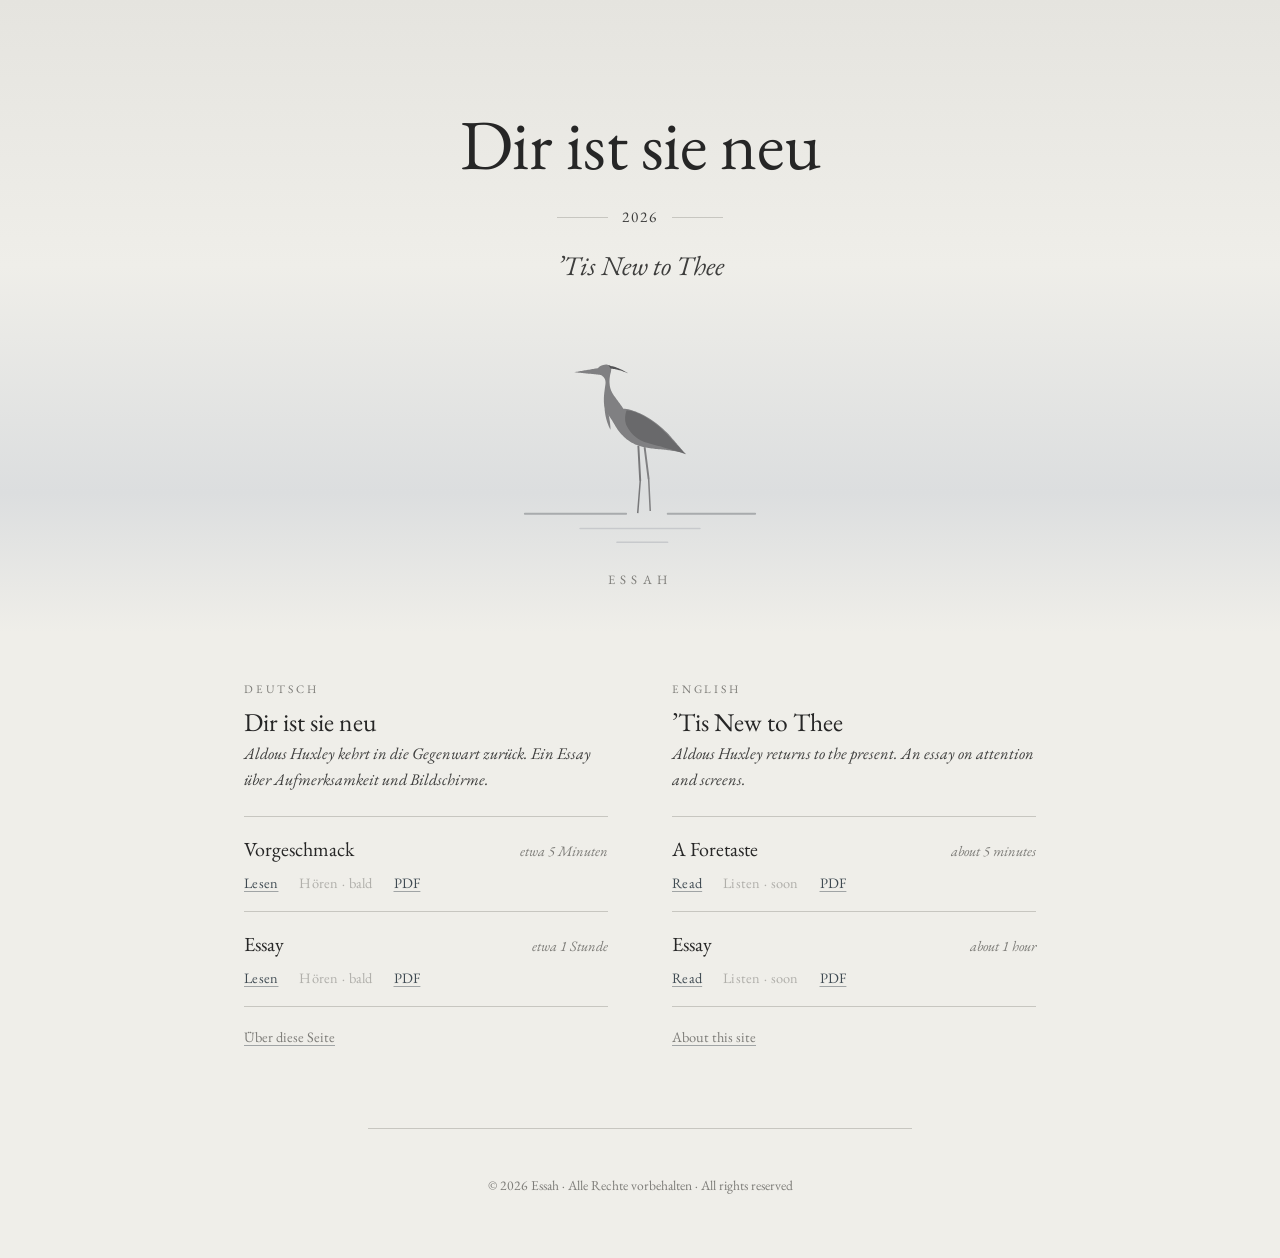
==== index.html @ 90effe49 "Erste Veröffentlichung" ====
<!doctype html>
<html lang="de">
<head>
<meta charset="utf-8">
<meta name="viewport" content="width=device-width, initial-scale=1">
<title>Dir ist sie neu · ’Tis New to Thee</title>
<meta name="description" content="Aldous Huxley kehrt in die Gegenwart zurück. Ein Essay über Aufmerksamkeit und Bildschirme, auf Deutsch und Englisch. / Huxley returns: an essay on attention, in German and English.">
<meta name="author" content="Essah">
<meta name="tdm-reservation" content="1">
<meta name="color-scheme" content="light dark">
<link rel="canonical" href="https://essah101.github.io/huxley-is-back/">
<meta property="og:type" content="website">
<meta property="og:title" content="Dir ist sie neu · ’Tis New to Thee">
<meta property="og:description" content="Aldous Huxley kehrt in die Gegenwart zurück. Ein Essay über Aufmerksamkeit und Bildschirme, auf Deutsch und Englisch. / Huxley returns: an essay on attention, in German and English.">
<meta property="og:url" content="https://essah101.github.io/huxley-is-back/">
<meta property="og:image" content="https://essah101.github.io/huxley-is-back/assets/img/og.jpg">
<meta property="og:image:width" content="1200">
<meta property="og:image:height" content="630">
<meta name="twitter:card" content="summary_large_image">
<link rel="icon" href="assets/img/favicon.svg" type="image/svg+xml">
<link rel="preload" href="assets/fonts/eb-garamond-latin-400-normal.woff2" as="font" type="font/woff2" crossorigin>
<link rel="stylesheet" href="assets/css/style.css">
</head>
<body class="page-home">
<a class="skip" href="#inhalt">Zum Text springen</a>
<main id="inhalt" class="home">
<header class="hero">
  <h1><span lang="de">Dir ist sie neu</span></h1>
  <p class="hero-year"><span>2026</span></p>
  <p class="hero-en" lang="en">’Tis New to Thee</p>
  <svg class="heron-hero" aria-hidden="true" focusable="false" xmlns="http://www.w3.org/2000/svg" viewBox="0 0 52.00 40.56" width="208" height="162"><path d="M27.21 18.88L28.09 25.85L28.05 25.87L28.39 32.74L28.06 32.75L27.72 25.88L27.67 25.90L26.79 18.93ZZ" fill="#808082"/><path d="M25.85 18.56L26.26 26.21L26.21 26.23L25.67 33.23L25.34 33.21L25.89 26.20L25.84 26.23L25.43 18.58ZZ" fill="#78787a"/><path d="M11.70 2.65L11.92 2.61L12.15 2.57L12.38 2.53L12.61 2.49L12.85 2.45L13.08 2.41L13.32 2.37L13.56 2.33L13.79 2.29L14.03 2.25L14.27 2.21L14.50 2.17L14.74 2.13L14.97 2.09L15.20 2.05L15.42 2.01L15.64 1.98L15.86 1.94L16.07 1.90L16.28 1.87L16.48 1.83L16.68 1.80L16.87 1.77L16.93 1.70L17.00 1.62L17.08 1.56L17.16 1.49L17.25 1.43L17.34 1.37L17.43 1.31L17.53 1.26L17.64 1.21L17.74 1.17L17.85 1.13L17.96 1.10L18.07 1.07L18.19 1.04L18.30 1.02L18.42 1.01L18.54 1.00L18.66 1.00L18.78 1.00L18.90 1.02L19.01 1.03L19.13 1.06L19.25 1.09L19.31 1.12L19.36 1.16L19.42 1.20L19.47 1.25L19.51 1.30L19.55 1.35L19.59 1.40L19.62 1.46L19.65 1.53L19.68 1.59L19.70 1.66L19.72 1.73L19.73 1.81L19.74 1.89L19.75 1.97L19.75 2.05L19.75 2.13L19.74 2.22L19.73 2.31L19.72 2.40L19.70 2.50L19.68 2.59L19.66 2.69L19.61 2.85L19.57 3.03L19.53 3.20L19.50 3.38L19.47 3.56L19.44 3.75L19.42 3.94L19.40 4.13L19.39 4.32L19.38 4.52L19.38 4.71L19.39 4.91L19.40 5.11L19.42 5.31L19.44 5.51L19.47 5.70L19.51 5.90L19.56 6.10L19.61 6.29L19.68 6.48L19.75 6.67L19.84 6.86L19.93 7.04L20.03 7.21L20.13 7.37L20.23 7.53L20.33 7.69L20.44 7.85L20.55 8.00L20.66 8.16L20.77 8.31L20.88 8.46L20.99 8.61L21.10 8.76L21.21 8.91L21.32 9.06L21.43 9.20L21.54 9.35L21.65 9.50L21.76 9.65L21.86 9.80L21.97 9.95L22.07 10.11L22.18 10.26L22.28 10.42L22.38 10.58L22.72 10.60L23.08 10.64L23.46 10.71L23.85 10.80L24.25 10.91L24.66 11.04L25.08 11.19L25.52 11.37L25.96 11.56L26.40 11.77L26.85 12.01L27.31 12.26L27.77 12.53L28.23 12.82L28.69 13.13L29.15 13.45L29.61 13.80L30.07 14.16L30.52 14.53L30.97 14.92L31.41 15.33L31.84 15.75L32.27 16.19L32.43 16.36L32.58 16.54L32.74 16.72L32.89 16.90L33.04 17.07L33.20 17.25L33.35 17.43L33.50 17.60L33.66 17.78L33.81 17.96L33.96 18.13L34.11 18.31L34.26 18.49L34.40 18.66L34.55 18.84L34.70 19.01L34.84 19.19L34.98 19.36L35.12 19.54L35.26 19.71L35.40 19.89L35.54 20.06L35.67 20.23L35.43 20.17L35.18 20.11L34.93 20.06L34.68 20.00L34.43 19.95L34.17 19.90L33.92 19.85L33.66 19.81L33.41 19.76L33.15 19.72L32.89 19.68L32.63 19.64L32.37 19.60L32.10 19.57L31.84 19.53L31.58 19.50L31.31 19.47L31.05 19.44L30.78 19.41L30.52 19.39L30.25 19.36L29.99 19.34L29.72 19.31L29.41 19.29L29.10 19.26L28.80 19.23L28.50 19.20L28.20 19.16L27.90 19.11L27.60 19.06L27.31 19.01L27.02 18.95L26.74 18.88L26.46 18.81L26.18 18.74L25.91 18.65L25.64 18.56L25.37 18.47L25.11 18.37L24.86 18.26L24.61 18.14L24.36 18.02L24.12 17.89L23.88 17.75L23.65 17.60L23.43 17.44L23.25 17.31L23.08 17.17L22.92 17.03L22.75 16.89L22.59 16.75L22.44 16.60L22.29 16.45L22.14 16.30L22.00 16.14L21.86 15.99L21.72 15.83L21.59 15.67L21.46 15.51L21.33 15.34L21.21 15.17L21.09 15.00L20.97 14.83L20.86 14.66L20.75 14.49L20.64 14.31L20.54 14.13L20.43 13.95L20.34 13.77L20.24 13.60L20.13 13.43L20.03 13.26L19.92 13.10L19.81 12.93L19.70 12.76L19.59 12.60L19.48 12.44L19.37 12.27L19.26 12.11L19.16 11.94L19.05 11.77L18.95 11.60L18.85 11.43L18.76 11.26L18.67 11.08L18.59 10.91L18.51 10.72L18.44 10.54L18.37 10.35L18.32 10.16L18.27 9.96L18.23 9.76L18.20 9.58L18.19 9.39L18.17 9.20L18.16 9.01L18.16 8.81L18.16 8.62L18.16 8.42L18.16 8.22L18.17 8.02L18.19 7.82L18.20 7.62L18.22 7.42L18.24 7.21L18.26 7.01L18.29 6.81L18.31 6.61L18.34 6.41L18.36 6.22L18.39 6.02L18.42 5.83L18.45 5.64L18.47 5.46L18.50 5.27L18.51 5.14L18.52 5.01L18.52 4.88L18.52 4.76L18.50 4.64L18.49 4.52L18.46 4.41L18.43 4.30L18.39 4.19L18.35 4.09L18.30 3.99L18.24 3.90L18.18 3.81L18.11 3.72L18.04 3.64L17.96 3.57L17.88 3.50L17.79 3.43L17.70 3.37L17.60 3.32L17.50 3.27L17.39 3.23L17.28 3.20L17.04 3.18L16.79 3.15L16.55 3.13L16.30 3.11L16.06 3.08L15.81 3.06L15.56 3.04L15.31 3.01L15.06 2.99L14.81 2.96L14.56 2.94L14.31 2.91L14.07 2.89L13.82 2.87L13.57 2.84L13.33 2.82L13.09 2.79L12.85 2.77L12.61 2.75L12.38 2.72L12.15 2.70L11.92 2.68L11.70 2.65ZZ" fill="#808082"/><path d="M23.09 10.92L23.43 10.95L23.78 11.01L24.14 11.09L24.50 11.19L24.88 11.31L25.26 11.45L25.66 11.61L26.05 11.79L26.45 11.98L26.86 12.20L27.27 12.43L27.68 12.67L28.10 12.94L28.51 13.22L28.93 13.52L29.34 13.83L29.76 14.16L30.17 14.50L30.58 14.86L30.98 15.23L31.38 15.62L31.78 16.01L32.17 16.42L32.32 16.59L32.47 16.76L32.63 16.93L32.78 17.10L32.94 17.28L33.10 17.45L33.26 17.62L33.42 17.79L33.58 17.97L33.75 18.14L33.91 18.32L34.08 18.49L34.25 18.67L34.41 18.84L34.58 19.02L34.76 19.20L34.93 19.37L35.10 19.55L35.27 19.73L35.45 19.90L35.62 20.08L35.80 20.26L35.98 20.44L35.64 20.32L35.30 20.21L34.95 20.09L34.59 19.98L34.23 19.86L33.85 19.75L33.48 19.63L33.10 19.52L32.71 19.41L32.32 19.29L31.93 19.18L31.54 19.07L31.14 18.96L30.75 18.85L30.36 18.74L29.97 18.64L29.58 18.53L29.19 18.43L28.81 18.32L28.44 18.22L28.06 18.12L27.70 18.02L27.34 17.92L27.08 17.84L26.82 17.74L26.57 17.64L26.33 17.52L26.09 17.40L25.86 17.27L25.63 17.13L25.41 16.99L25.20 16.83L25.00 16.67L24.80 16.50L24.61 16.33L24.43 16.15L24.25 15.96L24.08 15.76L23.92 15.57L23.76 15.36L23.62 15.15L23.47 14.94L23.34 14.72L23.22 14.50L23.10 14.27L22.99 14.04L22.95 13.92L22.91 13.79L22.88 13.66L22.85 13.53L22.82 13.39L22.80 13.25L22.79 13.11L22.78 12.98L22.77 12.83L22.77 12.69L22.77 12.55L22.77 12.41L22.78 12.27L22.80 12.13L22.82 11.99L22.84 11.85L22.86 11.71L22.89 11.57L22.92 11.43L22.96 11.30L23.00 11.17L23.04 11.04L23.09 10.92ZZ" fill="#69696b"/><path d="M18.30 9.73L18.30 9.97L18.31 10.21L18.32 10.46L18.33 10.70L18.35 10.94L18.38 11.19L18.41 11.43L18.45 11.67L18.49 11.91L18.53 12.15L18.58 12.39L18.64 12.62L18.70 12.86L18.76 13.10L18.84 13.33L18.91 13.56L18.99 13.79L19.08 14.02L19.17 14.25L19.27 14.47L19.37 14.69L19.48 14.91L19.59 15.13L19.59 14.98L19.59 14.81L19.59 14.64L19.58 14.47L19.56 14.28L19.54 14.09L19.52 13.89L19.50 13.69L19.47 13.48L19.44 13.26L19.40 13.04L19.37 12.82L19.33 12.59L19.29 12.35L19.25 12.11L19.21 11.87L19.18 11.62L19.14 11.37L19.10 11.11L19.07 10.85L19.03 10.59L19.00 10.33L18.98 10.07ZZ" fill="#808082"/><path d="M19.18 1.19L19.36 1.22L19.53 1.25L19.71 1.29L19.89 1.33L20.07 1.37L20.25 1.42L20.43 1.47L20.61 1.53L20.79 1.59L20.97 1.66L21.15 1.73L21.33 1.80L21.52 1.88L21.70 1.96L21.89 2.04L22.08 2.13L22.26 2.23L22.45 2.33L22.65 2.43L22.84 2.54L23.03 2.65L23.23 2.77L23.43 2.89L23.24 2.81L23.05 2.74L22.87 2.67L22.68 2.60L22.50 2.53L22.32 2.47L22.15 2.41L21.97 2.35L21.80 2.30L21.63 2.25L21.46 2.20L21.30 2.16L21.13 2.12L20.97 2.08L20.81 2.04L20.66 2.01L20.51 1.98L20.36 1.96L20.21 1.93L20.07 1.91L19.93 1.90L19.79 1.88L19.66 1.87ZZ" fill="#525254"/><path d="M1.00 33.36L23.00 33.36" fill="none" stroke="#a8abad" stroke-width="0.4" stroke-linecap="round"/><path d="M32.00 33.36L51.00 33.36" fill="none" stroke="#a8abad" stroke-width="0.4" stroke-linecap="round"/><path d="M13.00 36.56L39.00 36.56" fill="none" stroke="#c7c9cc" stroke-width="0.35" stroke-linecap="round"/><path d="M21.00 39.56L32.00 39.56" fill="none" stroke="#c7c9cc" stroke-width="0.35" stroke-linecap="round"/></svg>
  <p class="hero-author">Essah</p>
</header>
<div class="langs">
  <section class="lang-col" lang="de" aria-labelledby="h-de">
    <h2 id="h-de" class="kicker">Deutsch</h2>
    <p class="lang-title">Dir ist sie neu</p>
    <p class="lang-intro">Aldous Huxley kehrt in die Gegenwart zurück. Ein Essay über Aufmerksamkeit und Bildschirme.</p>
    <ul class="choices">
    <li class="choice">
      <a class="choice-main" href="de/vorgeschmack.html"><span class="choice-name">Vorgeschmack</span><span class="choice-dur">etwa 5 Minuten</span></a>
      <span class="choice-links"><a href="de/vorgeschmack.html">Lesen</a><span class="is-disabled" aria-disabled="true" title="Hörfassung in Vorbereitung">Hören · bald</span><a href="assets/pdf/Dir-ist-sie-neu_Vorgeschmack_Essah.pdf" download>PDF</a></span>
    </li>
    <li class="choice">
      <a class="choice-main" href="de/essay.html"><span class="choice-name">Essay</span><span class="choice-dur">etwa 1 Stunde</span></a>
      <span class="choice-links"><a href="de/essay.html">Lesen</a><span class="is-disabled" aria-disabled="true" title="Hörfassung in Vorbereitung">Hören · bald</span><a href="assets/pdf/Dir-ist-sie-neu_Essah.pdf" download>PDF</a></span>
    </li>
    </ul>
    <p class="lang-about"><a href="de/ueber.html">Über diese Seite</a></p>
  </section>
  <section class="lang-col" lang="en" aria-labelledby="h-en">
    <h2 id="h-en" class="kicker">English</h2>
    <p class="lang-title">’Tis New to Thee</p>
    <p class="lang-intro">Aldous Huxley returns to the present. An essay on attention and screens.</p>
    <ul class="choices">
    <li class="choice">
      <a class="choice-main" href="en/foretaste.html"><span class="choice-name">A Foretaste</span><span class="choice-dur">about 5 minutes</span></a>
      <span class="choice-links"><a href="en/foretaste.html">Read</a><span class="is-disabled" aria-disabled="true" title="Audio version in preparation">Listen · soon</span><a href="assets/pdf/Tis-New-to-Thee_A-Foretaste_Essah.pdf" download>PDF</a></span>
    </li>
    <li class="choice">
      <a class="choice-main" href="en/essay.html"><span class="choice-name">Essay</span><span class="choice-dur">about 1 hour</span></a>
      <span class="choice-links"><a href="en/essay.html">Read</a><span class="is-disabled" aria-disabled="true" title="Audio version in preparation">Listen · soon</span><a href="assets/pdf/Tis-New-to-Thee_Essah.pdf" download>PDF</a></span>
    </li>
    </ul>
    <p class="lang-about"><a href="en/about.html">About this site</a></p>
  </section>
</div>
</main>
<footer class="site-footer">
  <p>© 2026 Essah · Alle Rechte vorbehalten · <span lang="en">All rights reserved</span></p>
</footer>
</body>
</html>
---- assets/css/style.css ----
/* Dir ist sie neu · ’Tis New to Thee — Essah 2026 */

@font-face {
  font-family: "EB Garamond";
  src: url("../fonts/eb-garamond-latin-400-normal.woff2") format("woff2");
  font-weight: 400; font-style: normal; font-display: swap;
}
@font-face {
  font-family: "EB Garamond";
  src: url("../fonts/eb-garamond-latin-400-italic.woff2") format("woff2");
  font-weight: 400; font-style: italic; font-display: swap;
}

:root {
  --bg: #efeee9;
  --mist-top: #e5e4df;
  --mist-low: #dcdedf;
  --ink: #262626;
  --ink-soft: #3d3d3c;
  --muted: #7d7c78;
  --rule: #c7c6c0;
  --link: #3f4a52;
  --btn-bg: rgba(255, 255, 255, .45);
  --measure: 34rem;
  --serif: "EB Garamond", "Garamond", "Iowan Old Style", "Palatino Linotype", Georgia, serif;
}

@media (prefers-color-scheme: dark) {
  :root {
    --bg: #1b1c1e;
    --mist-top: #222326;
    --mist-low: #191a1c;
    --ink: #e2e0da;
    --ink-soft: #cfccc5;
    --muted: #9a9892;
    --rule: #3c3d40;
    --link: #b9c3ca;
    --btn-bg: rgba(255, 255, 255, .04);
  }
  .heron-mast, .heron-hero, .heron-end, .brand-heron { filter: invert(.8); }
}

*, *::before, *::after { box-sizing: border-box; }

html { -webkit-text-size-adjust: 100%; text-size-adjust: 100%; scroll-behavior: smooth; }
@media (prefers-reduced-motion: reduce) { html { scroll-behavior: auto; } }

body {
  margin: 0;
  background: var(--bg);
  color: var(--ink);
  font-family: var(--serif);
  font-size: clamp(1.125rem, 1.02rem + .45vw, 1.3rem);
  line-height: 1.62;
  font-feature-settings: "kern", "liga", "onum";
  text-rendering: optimizeLegibility;
  -webkit-font-smoothing: antialiased;
}

a { color: var(--link); text-decoration-thickness: .06em; text-underline-offset: .18em; text-decoration-color: color-mix(in srgb, var(--link) 45%, transparent); }
a:hover { text-decoration-color: currentColor; }
a:focus-visible, .btn:focus-visible { outline: 2px solid var(--link); outline-offset: 3px; border-radius: 2px; }

.skip { position: absolute; left: -999px; top: 0; }
.skip:focus { left: 1rem; top: 1rem; background: var(--bg); padding: .4rem .8rem; z-index: 10; }

/* ---------- Kopf- und Fußzeile ---------- */
.topbar {
  display: flex; justify-content: space-between; align-items: center; gap: 1rem;
  max-width: 60rem; margin: 0 auto; padding: 1rem 1.25rem;
  font-size: .9rem; letter-spacing: .02em;
}
.topbar a { color: var(--muted); text-decoration: none; }
.topbar a:hover { color: var(--ink); }
.topbar nav { display: flex; gap: 1.25rem; flex-wrap: wrap; justify-content: flex-end; }
.brand { display: inline-flex; align-items: center; gap: .5rem; letter-spacing: .28em; text-transform: uppercase; font-size: .8rem; }
.brand-heron { width: 1.9rem; height: auto; }

.site-footer {
  max-width: var(--measure); margin: 5rem auto 0; padding: 2rem 1.25rem 3rem;
  border-top: 1px solid var(--rule);
  text-align: center; color: var(--muted); font-size: .85rem; line-height: 1.6;
}
.site-footer a { color: var(--muted); }
.foot-links { margin-top: .6rem; }

.kicker {
  margin: 0; color: var(--muted);
  font-size: .72rem; font-weight: 400; letter-spacing: .24em; text-transform: uppercase;
}

/* ---------- Startseite ---------- */
.hero {
  text-align: center;
  padding: clamp(3.5rem, 12vh, 7rem) 1.25rem 0;
  background: linear-gradient(to bottom, var(--mist-top) 0%, var(--bg) 42%, var(--mist-low) 78%, var(--bg) 100%);
  overflow: hidden;
}
.hero h1 {
  margin: 0; font-weight: 400; letter-spacing: -.005em;
  font-size: clamp(2.6rem, 1.6rem + 5vw, 4.4rem); line-height: 1.05;
}
.hero-year { margin: 1.2rem 0 .9rem; color: var(--ink-soft); font-size: .95rem; letter-spacing: .12em; }
.hero-year span { display: inline-flex; align-items: center; gap: .9rem; }
.hero-year span::before, .hero-year span::after { content: ""; width: 3.2rem; height: 1px; background: var(--rule); }
.hero-en { margin: 0; font-style: italic; color: var(--ink-soft); font-size: clamp(1.25rem, 1.1rem + 1vw, 1.7rem); }
.heron-hero { display: block; width: min(15rem, 58vw); height: auto; margin: clamp(2.5rem, 8vh, 4.5rem) auto 0; }
.hero-author { margin: 1.4rem 0 0; padding-bottom: 2.6rem; font-size: .8rem; letter-spacing: .4em; text-transform: uppercase; color: var(--muted); }

.langs {
  display: grid; grid-template-columns: repeat(auto-fit, minmax(17rem, 1fr));
  gap: 3rem 4rem; max-width: 52rem; margin: 3rem auto 0; padding: 0 1.25rem;
}
.lang-title { margin: .5rem 0 .2rem; font-size: 1.6rem; line-height: 1.2; }
.lang-intro { margin: 0 0 1.4rem; color: var(--ink-soft); font-style: italic; font-size: 1.02rem; }
.choices { list-style: none; margin: 0; padding: 0; border-top: 1px solid var(--rule); }
.choice { padding: 1rem 0 1.05rem; border-bottom: 1px solid var(--rule); }
.choice-main { display: flex; justify-content: space-between; align-items: baseline; gap: 1rem; text-decoration: none; color: var(--ink); }
.choice-name { font-size: 1.25rem; }
.choice-main:hover .choice-name { text-decoration: underline; text-decoration-thickness: .06em; text-underline-offset: .18em; }
.choice-dur { color: var(--muted); font-size: .9rem; font-style: italic; white-space: nowrap; }
.choice-links { display: flex; gap: 1.3rem; margin-top: .35rem; font-size: .9rem; letter-spacing: .02em; }
.choice-links .is-disabled { color: var(--muted); opacity: .55; cursor: not-allowed; }
.lang-about { margin: 1.1rem 0 0; font-size: .9rem; }
.lang-about a { color: var(--muted); }

/* ---------- Lesen ---------- */
.reading { padding: 0 1.25rem; }
.reading article { max-width: var(--measure); margin: 0 auto; }

.masthead { text-align: center; padding: clamp(2.5rem, 9vh, 5rem) 0 1rem; }
.masthead h1 { margin: 1.1rem 0 .5rem; font-weight: 400; font-size: clamp(2.3rem, 1.5rem + 4vw, 3.6rem); line-height: 1.08; }
.subtitle { margin: 0; font-style: italic; color: var(--ink-soft); font-size: 1.08rem; text-wrap: balance; }
.lead { margin: 1.6rem auto 0; max-width: 26rem; color: var(--muted); font-size: 1rem; }
.heron-mast { display: block; width: 7.5rem; height: auto; margin: 2.2rem auto 1.6rem; }

.actions { display: flex; justify-content: center; flex-wrap: wrap; gap: .7rem; margin: 0 0 1rem; }
.btn {
  display: inline-block; padding: .55rem 1.1rem;
  border: 1px solid var(--rule); border-radius: 999px; background: var(--btn-bg);
  color: var(--ink); text-decoration: none; font-size: .95rem; line-height: 1.3;
}
.btn small { color: var(--muted); font-size: .85em; }
.btn:hover { border-color: var(--muted); }
.btn-disabled { color: var(--muted); opacity: .6; cursor: not-allowed; border-style: dashed; }
.btn-disabled:hover { border-color: var(--rule); }
.btn-primary { border-color: var(--ink-soft); }

.toc { margin: 2.5rem 0 1rem; padding: 1.6rem 0 1.4rem; border-top: 1px solid var(--rule); border-bottom: 1px solid var(--rule); }
.toc .kicker { text-align: center; margin-bottom: 1rem; }
.toc ol { list-style: none; margin: 0; padding: 0; }
.toc li { margin: .3rem 0; }
.toc a { display: grid; grid-template-columns: 5.2rem 1fr; gap: .8rem; text-decoration: none; color: var(--ink); }
.toc a:hover .toc-title { text-decoration: underline; text-decoration-thickness: .06em; text-underline-offset: .18em; }
.toc-label { color: var(--muted); text-align: right; font-variant: small-caps; letter-spacing: .04em; }

.prose { hyphens: auto; -webkit-hyphens: auto; overflow-wrap: break-word; }
.prose p { margin: 0 0 1.05em; }
.prose em { font-style: italic; }

.chapter { padding-top: 1rem; }
.chapter h2 {
  margin: 3.6rem 0 2rem; text-align: center; font-weight: 400;
  font-size: clamp(1.45rem, 1.2rem + 1vw, 1.8rem); line-height: 1.25; hyphens: manual; text-wrap: balance;
}
.chap-label { display: block; margin-bottom: .45rem; color: var(--muted); font-size: .72rem; letter-spacing: .26em; text-transform: uppercase; }
.chap-label.roman { font-size: 1rem; letter-spacing: .14em; }
.chapter + .chapter h2::before {
  content: ""; display: block; width: 3rem; height: 1px; margin: 0 auto 3.4rem; background: var(--rule);
}
.about-huxley p { font-size: .95em; color: var(--ink-soft); }

hr.sep { border: 0; width: 3rem; height: 1px; margin: 2.6rem auto; background: var(--rule); }

.epigraph { margin: 2.4rem 0 1rem; padding: 0 0 0 1.4rem; border-left: 1px solid var(--rule); }
.epigraph p { margin: 0 0 .5rem; font-style: italic; font-size: 1.05em; }
.epigraph footer { color: var(--muted); font-size: .85em; }
.epigraph cite { font-style: italic; }

.endmatter { margin-top: 3rem; text-align: center; }
.heron-end { display: block; width: 4.5rem; height: auto; margin: 0 auto 2rem; }
.note { color: var(--ink-soft); font-style: italic; font-size: .98rem; text-align: left; hyphens: auto; -webkit-hyphens: auto; }
.note.small { color: var(--muted); font-size: .9rem; }
.cta { margin: 1.6rem 0 2.2rem; }
.colophon { margin-top: 2rem; color: var(--muted); font-size: .85rem; letter-spacing: .03em; }
.colophon-small { margin-top: 1.5rem; color: var(--muted); font-size: .85rem; }
.totop { margin-top: 2rem; font-size: .9rem; }
.totop a { color: var(--muted); }

/* ---------- Über diese Seite ---------- */
.about { padding-top: clamp(2rem, 7vh, 4rem); }
.about h1 { font-weight: 400; font-size: clamp(2rem, 1.5rem + 2.4vw, 2.8rem); margin: 0 0 2rem; text-align: center; }
.about h2 { margin: 2.2rem 0 .5rem; font-weight: 400; font-size: .75rem; letter-spacing: .24em; text-transform: uppercase; color: var(--muted); }

/* ---------- 404 ---------- */
.notfound { text-align: center; padding-top: 18vh; }
.notfound h1 { font-weight: 400; }

@media print {
  .topbar, .site-footer, .actions, .toc, .totop, .cta { display: none; }
  body { background: #fff; color: #000; font-size: 11pt; }
}
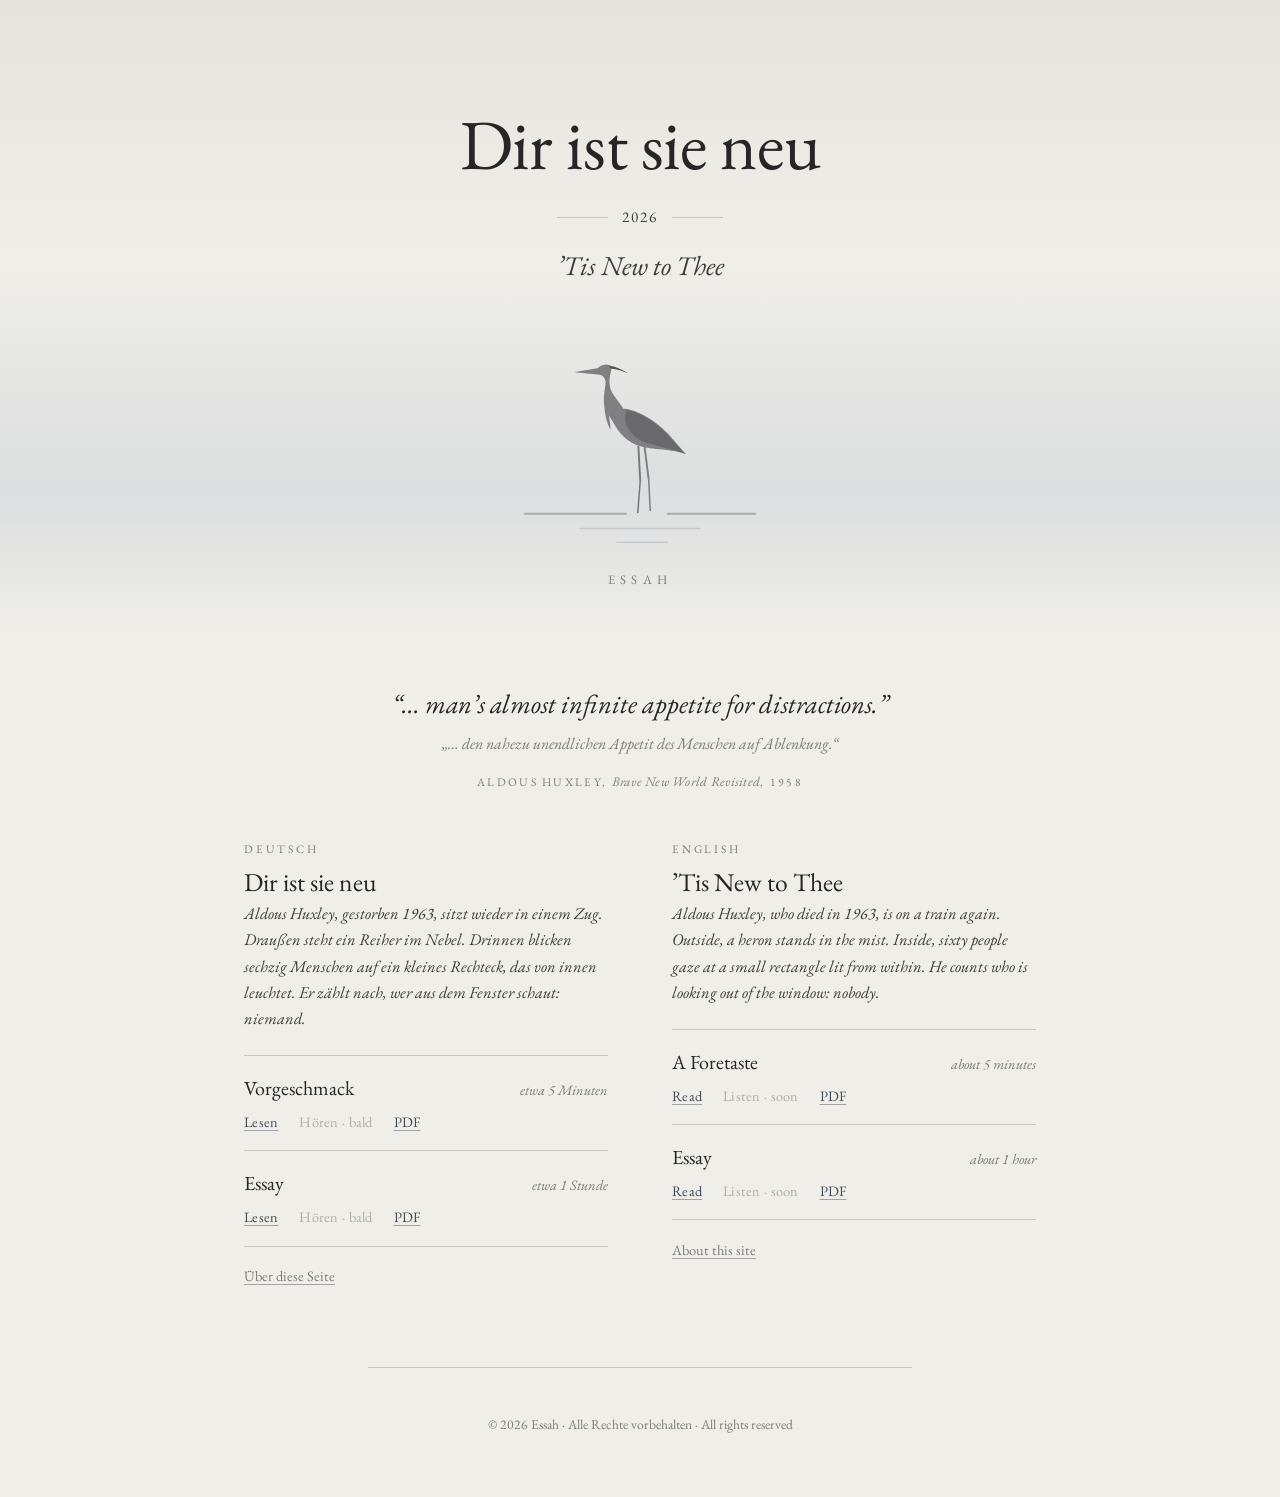
==== commit 55fbe13f: "Texte geschärft, QR-Code in PDFs" ====
--- a/index.html
+++ b/index.html
@@ -4,14 +4,14 @@
 <meta charset="utf-8">
 <meta name="viewport" content="width=device-width, initial-scale=1">
 <title>Dir ist sie neu · ’Tis New to Thee</title>
-<meta name="description" content="Aldous Huxley kehrt in die Gegenwart zurück. Ein Essay über Aufmerksamkeit und Bildschirme, auf Deutsch und Englisch. / Huxley returns: an essay on attention, in German and English.">
+<meta name="description" content="Aldous Huxley kehrt zurück und findet die schöne neue Welt verwirklicht, nur bequemer. Ein Essay von Essah, auf Deutsch und Englisch. / Huxley returns to find his brave new world come true, only more comfortable.">
 <meta name="author" content="Essah">
 <meta name="tdm-reservation" content="1">
 <meta name="color-scheme" content="light dark">
 <link rel="canonical" href="https://essah101.github.io/huxley-is-back/">
 <meta property="og:type" content="website">
 <meta property="og:title" content="Dir ist sie neu · ’Tis New to Thee">
-<meta property="og:description" content="Aldous Huxley kehrt in die Gegenwart zurück. Ein Essay über Aufmerksamkeit und Bildschirme, auf Deutsch und Englisch. / Huxley returns: an essay on attention, in German and English.">
+<meta property="og:description" content="Aldous Huxley kehrt zurück und findet die schöne neue Welt verwirklicht, nur bequemer. Ein Essay von Essah, auf Deutsch und Englisch. / Huxley returns to find his brave new world come true, only more comfortable.">
 <meta property="og:url" content="https://essah101.github.io/huxley-is-back/">
 <meta property="og:image" content="https://essah101.github.io/huxley-is-back/assets/img/og.jpg">
 <meta property="og:image:width" content="1200">
@@ -31,11 +31,18 @@
   <svg class="heron-hero" aria-hidden="true" focusable="false" xmlns="http://www.w3.org/2000/svg" viewBox="0 0 52.00 40.56" width="208" height="162"><path d="M27.21 18.88L28.09 25.85L28.05 25.87L28.39 32.74L28.06 32.75L27.72 25.88L27.67 25.90L26.79 18.93ZZ" fill="#808082"/><path d="M25.85 18.56L26.26 26.21L26.21 26.23L25.67 33.23L25.34 33.21L25.89 26.20L25.84 26.23L25.43 18.58ZZ" fill="#78787a"/><path d="M11.70 2.65L11.92 2.61L12.15 2.57L12.38 2.53L12.61 2.49L12.85 2.45L13.08 2.41L13.32 2.37L13.56 2.33L13.79 2.29L14.03 2.25L14.27 2.21L14.50 2.17L14.74 2.13L14.97 2.09L15.20 2.05L15.42 2.01L15.64 1.98L15.86 1.94L16.07 1.90L16.28 1.87L16.48 1.83L16.68 1.80L16.87 1.77L16.93 1.70L17.00 1.62L17.08 1.56L17.16 1.49L17.25 1.43L17.34 1.37L17.43 1.31L17.53 1.26L17.64 1.21L17.74 1.17L17.85 1.13L17.96 1.10L18.07 1.07L18.19 1.04L18.30 1.02L18.42 1.01L18.54 1.00L18.66 1.00L18.78 1.00L18.90 1.02L19.01 1.03L19.13 1.06L19.25 1.09L19.31 1.12L19.36 1.16L19.42 1.20L19.47 1.25L19.51 1.30L19.55 1.35L19.59 1.40L19.62 1.46L19.65 1.53L19.68 1.59L19.70 1.66L19.72 1.73L19.73 1.81L19.74 1.89L19.75 1.97L19.75 2.05L19.75 2.13L19.74 2.22L19.73 2.31L19.72 2.40L19.70 2.50L19.68 2.59L19.66 2.69L19.61 2.85L19.57 3.03L19.53 3.20L19.50 3.38L19.47 3.56L19.44 3.75L19.42 3.94L19.40 4.13L19.39 4.32L19.38 4.52L19.38 4.71L19.39 4.91L19.40 5.11L19.42 5.31L19.44 5.51L19.47 5.70L19.51 5.90L19.56 6.10L19.61 6.29L19.68 6.48L19.75 6.67L19.84 6.86L19.93 7.04L20.03 7.21L20.13 7.37L20.23 7.53L20.33 7.69L20.44 7.85L20.55 8.00L20.66 8.16L20.77 8.31L20.88 8.46L20.99 8.61L21.10 8.76L21.21 8.91L21.32 9.06L21.43 9.20L21.54 9.35L21.65 9.50L21.76 9.65L21.86 9.80L21.97 9.95L22.07 10.11L22.18 10.26L22.28 10.42L22.38 10.58L22.72 10.60L23.08 10.64L23.46 10.71L23.85 10.80L24.25 10.91L24.66 11.04L25.08 11.19L25.52 11.37L25.96 11.56L26.40 11.77L26.85 12.01L27.31 12.26L27.77 12.53L28.23 12.82L28.69 13.13L29.15 13.45L29.61 13.80L30.07 14.16L30.52 14.53L30.97 14.92L31.41 15.33L31.84 15.75L32.27 16.19L32.43 16.36L32.58 16.54L32.74 16.72L32.89 16.90L33.04 17.07L33.20 17.25L33.35 17.43L33.50 17.60L33.66 17.78L33.81 17.96L33.96 18.13L34.11 18.31L34.26 18.49L34.40 18.66L34.55 18.84L34.70 19.01L34.84 19.19L34.98 19.36L35.12 19.54L35.26 19.71L35.40 19.89L35.54 20.06L35.67 20.23L35.43 20.17L35.18 20.11L34.93 20.06L34.68 20.00L34.43 19.95L34.17 19.90L33.92 19.85L33.66 19.81L33.41 19.76L33.15 19.72L32.89 19.68L32.63 19.64L32.37 19.60L32.10 19.57L31.84 19.53L31.58 19.50L31.31 19.47L31.05 19.44L30.78 19.41L30.52 19.39L30.25 19.36L29.99 19.34L29.72 19.31L29.41 19.29L29.10 19.26L28.80 19.23L28.50 19.20L28.20 19.16L27.90 19.11L27.60 19.06L27.31 19.01L27.02 18.95L26.74 18.88L26.46 18.81L26.18 18.74L25.91 18.65L25.64 18.56L25.37 18.47L25.11 18.37L24.86 18.26L24.61 18.14L24.36 18.02L24.12 17.89L23.88 17.75L23.65 17.60L23.43 17.44L23.25 17.31L23.08 17.17L22.92 17.03L22.75 16.89L22.59 16.75L22.44 16.60L22.29 16.45L22.14 16.30L22.00 16.14L21.86 15.99L21.72 15.83L21.59 15.67L21.46 15.51L21.33 15.34L21.21 15.17L21.09 15.00L20.97 14.83L20.86 14.66L20.75 14.49L20.64 14.31L20.54 14.13L20.43 13.95L20.34 13.77L20.24 13.60L20.13 13.43L20.03 13.26L19.92 13.10L19.81 12.93L19.70 12.76L19.59 12.60L19.48 12.44L19.37 12.27L19.26 12.11L19.16 11.94L19.05 11.77L18.95 11.60L18.85 11.43L18.76 11.26L18.67 11.08L18.59 10.91L18.51 10.72L18.44 10.54L18.37 10.35L18.32 10.16L18.27 9.96L18.23 9.76L18.20 9.58L18.19 9.39L18.17 9.20L18.16 9.01L18.16 8.81L18.16 8.62L18.16 8.42L18.16 8.22L18.17 8.02L18.19 7.82L18.20 7.62L18.22 7.42L18.24 7.21L18.26 7.01L18.29 6.81L18.31 6.61L18.34 6.41L18.36 6.22L18.39 6.02L18.42 5.83L18.45 5.64L18.47 5.46L18.50 5.27L18.51 5.14L18.52 5.01L18.52 4.88L18.52 4.76L18.50 4.64L18.49 4.52L18.46 4.41L18.43 4.30L18.39 4.19L18.35 4.09L18.30 3.99L18.24 3.90L18.18 3.81L18.11 3.72L18.04 3.64L17.96 3.57L17.88 3.50L17.79 3.43L17.70 3.37L17.60 3.32L17.50 3.27L17.39 3.23L17.28 3.20L17.04 3.18L16.79 3.15L16.55 3.13L16.30 3.11L16.06 3.08L15.81 3.06L15.56 3.04L15.31 3.01L15.06 2.99L14.81 2.96L14.56 2.94L14.31 2.91L14.07 2.89L13.82 2.87L13.57 2.84L13.33 2.82L13.09 2.79L12.85 2.77L12.61 2.75L12.38 2.72L12.15 2.70L11.92 2.68L11.70 2.65ZZ" fill="#808082"/><path d="M23.09 10.92L23.43 10.95L23.78 11.01L24.14 11.09L24.50 11.19L24.88 11.31L25.26 11.45L25.66 11.61L26.05 11.79L26.45 11.98L26.86 12.20L27.27 12.43L27.68 12.67L28.10 12.94L28.51 13.22L28.93 13.52L29.34 13.83L29.76 14.16L30.17 14.50L30.58 14.86L30.98 15.23L31.38 15.62L31.78 16.01L32.17 16.42L32.32 16.59L32.47 16.76L32.63 16.93L32.78 17.10L32.94 17.28L33.10 17.45L33.26 17.62L33.42 17.79L33.58 17.97L33.75 18.14L33.91 18.32L34.08 18.49L34.25 18.67L34.41 18.84L34.58 19.02L34.76 19.20L34.93 19.37L35.10 19.55L35.27 19.73L35.45 19.90L35.62 20.08L35.80 20.26L35.98 20.44L35.64 20.32L35.30 20.21L34.95 20.09L34.59 19.98L34.23 19.86L33.85 19.75L33.48 19.63L33.10 19.52L32.71 19.41L32.32 19.29L31.93 19.18L31.54 19.07L31.14 18.96L30.75 18.85L30.36 18.74L29.97 18.64L29.58 18.53L29.19 18.43L28.81 18.32L28.44 18.22L28.06 18.12L27.70 18.02L27.34 17.92L27.08 17.84L26.82 17.74L26.57 17.64L26.33 17.52L26.09 17.40L25.86 17.27L25.63 17.13L25.41 16.99L25.20 16.83L25.00 16.67L24.80 16.50L24.61 16.33L24.43 16.15L24.25 15.96L24.08 15.76L23.92 15.57L23.76 15.36L23.62 15.15L23.47 14.94L23.34 14.72L23.22 14.50L23.10 14.27L22.99 14.04L22.95 13.92L22.91 13.79L22.88 13.66L22.85 13.53L22.82 13.39L22.80 13.25L22.79 13.11L22.78 12.98L22.77 12.83L22.77 12.69L22.77 12.55L22.77 12.41L22.78 12.27L22.80 12.13L22.82 11.99L22.84 11.85L22.86 11.71L22.89 11.57L22.92 11.43L22.96 11.30L23.00 11.17L23.04 11.04L23.09 10.92ZZ" fill="#69696b"/><path d="M18.30 9.73L18.30 9.97L18.31 10.21L18.32 10.46L18.33 10.70L18.35 10.94L18.38 11.19L18.41 11.43L18.45 11.67L18.49 11.91L18.53 12.15L18.58 12.39L18.64 12.62L18.70 12.86L18.76 13.10L18.84 13.33L18.91 13.56L18.99 13.79L19.08 14.02L19.17 14.25L19.27 14.47L19.37 14.69L19.48 14.91L19.59 15.13L19.59 14.98L19.59 14.81L19.59 14.64L19.58 14.47L19.56 14.28L19.54 14.09L19.52 13.89L19.50 13.69L19.47 13.48L19.44 13.26L19.40 13.04L19.37 12.82L19.33 12.59L19.29 12.35L19.25 12.11L19.21 11.87L19.18 11.62L19.14 11.37L19.10 11.11L19.07 10.85L19.03 10.59L19.00 10.33L18.98 10.07ZZ" fill="#808082"/><path d="M19.18 1.19L19.36 1.22L19.53 1.25L19.71 1.29L19.89 1.33L20.07 1.37L20.25 1.42L20.43 1.47L20.61 1.53L20.79 1.59L20.97 1.66L21.15 1.73L21.33 1.80L21.52 1.88L21.70 1.96L21.89 2.04L22.08 2.13L22.26 2.23L22.45 2.33L22.65 2.43L22.84 2.54L23.03 2.65L23.23 2.77L23.43 2.89L23.24 2.81L23.05 2.74L22.87 2.67L22.68 2.60L22.50 2.53L22.32 2.47L22.15 2.41L21.97 2.35L21.80 2.30L21.63 2.25L21.46 2.20L21.30 2.16L21.13 2.12L20.97 2.08L20.81 2.04L20.66 2.01L20.51 1.98L20.36 1.96L20.21 1.93L20.07 1.91L19.93 1.90L19.79 1.88L19.66 1.87ZZ" fill="#525254"/><path d="M1.00 33.36L23.00 33.36" fill="none" stroke="#a8abad" stroke-width="0.4" stroke-linecap="round"/><path d="M32.00 33.36L51.00 33.36" fill="none" stroke="#a8abad" stroke-width="0.4" stroke-linecap="round"/><path d="M13.00 36.56L39.00 36.56" fill="none" stroke="#c7c9cc" stroke-width="0.35" stroke-linecap="round"/><path d="M21.00 39.56L32.00 39.56" fill="none" stroke="#c7c9cc" stroke-width="0.35" stroke-linecap="round"/></svg>
   <p class="hero-author">Essah</p>
 </header>
+<figure class="motto">
+  <blockquote>
+    <p lang="en">“… man’s almost infinite appetite for distractions.”</p>
+    <p class="motto-de" lang="de">„… den nahezu unendlichen Appetit des Menschen auf Ablenkung.“</p>
+  </blockquote>
+  <figcaption>Aldous Huxley, <cite lang="en">Brave New World Revisited</cite>, 1958</figcaption>
+</figure>
 <div class="langs">
   <section class="lang-col" lang="de" aria-labelledby="h-de">
     <h2 id="h-de" class="kicker">Deutsch</h2>
     <p class="lang-title">Dir ist sie neu</p>
-    <p class="lang-intro">Aldous Huxley kehrt in die Gegenwart zurück. Ein Essay über Aufmerksamkeit und Bildschirme.</p>
+    <p class="lang-intro">Aldous Huxley, gestorben 1963, sitzt wieder in einem Zug. Draußen steht ein Reiher im Nebel. Drinnen blicken sechzig Menschen auf ein kleines Rechteck, das von innen leuchtet. Er zählt nach, wer aus dem Fenster schaut: niemand.</p>
     <ul class="choices">
     <li class="choice">
       <a class="choice-main" href="de/vorgeschmack.html"><span class="choice-name">Vorgeschmack</span><span class="choice-dur">etwa 5 Minuten</span></a>
@@ -51,7 +58,7 @@
   <section class="lang-col" lang="en" aria-labelledby="h-en">
     <h2 id="h-en" class="kicker">English</h2>
     <p class="lang-title">’Tis New to Thee</p>
-    <p class="lang-intro">Aldous Huxley returns to the present. An essay on attention and screens.</p>
+    <p class="lang-intro">Aldous Huxley, who died in 1963, is on a train again. Outside, a heron stands in the mist. Inside, sixty people gaze at a small rectangle lit from within. He counts who is looking out of the window: nobody.</p>
     <ul class="choices">
     <li class="choice">
       <a class="choice-main" href="en/foretaste.html"><span class="choice-name">A Foretaste</span><span class="choice-dur">about 5 minutes</span></a>
--- a/assets/css/style.css
+++ b/assets/css/style.css
@@ -124,6 +124,14 @@
 .lang-about { margin: 1.1rem 0 0; font-size: .9rem; }
 .lang-about a { color: var(--muted); }
 
+/* ---------- Motto ---------- */
+.motto { max-width: 34rem; margin: 3.4rem auto 0; padding: 0 1.25rem; text-align: center; }
+.motto blockquote { margin: 0; }
+.motto p { margin: 0; font-style: italic; font-size: clamp(1.3rem, 1.1rem + 1vw, 1.65rem); line-height: 1.35; text-wrap: balance; }
+.motto .motto-de { margin-top: .7rem; font-size: 1rem; color: var(--muted); }
+.motto figcaption { margin-top: 1rem; font-size: .72rem; letter-spacing: .2em; text-transform: uppercase; color: var(--muted); }
+.motto cite { font-style: italic; text-transform: none; letter-spacing: .02em; font-size: 1.15em; }
+
 /* ---------- Lesen ---------- */
 .reading { padding: 0 1.25rem; }
 .reading article { max-width: var(--measure); margin: 0 auto; }
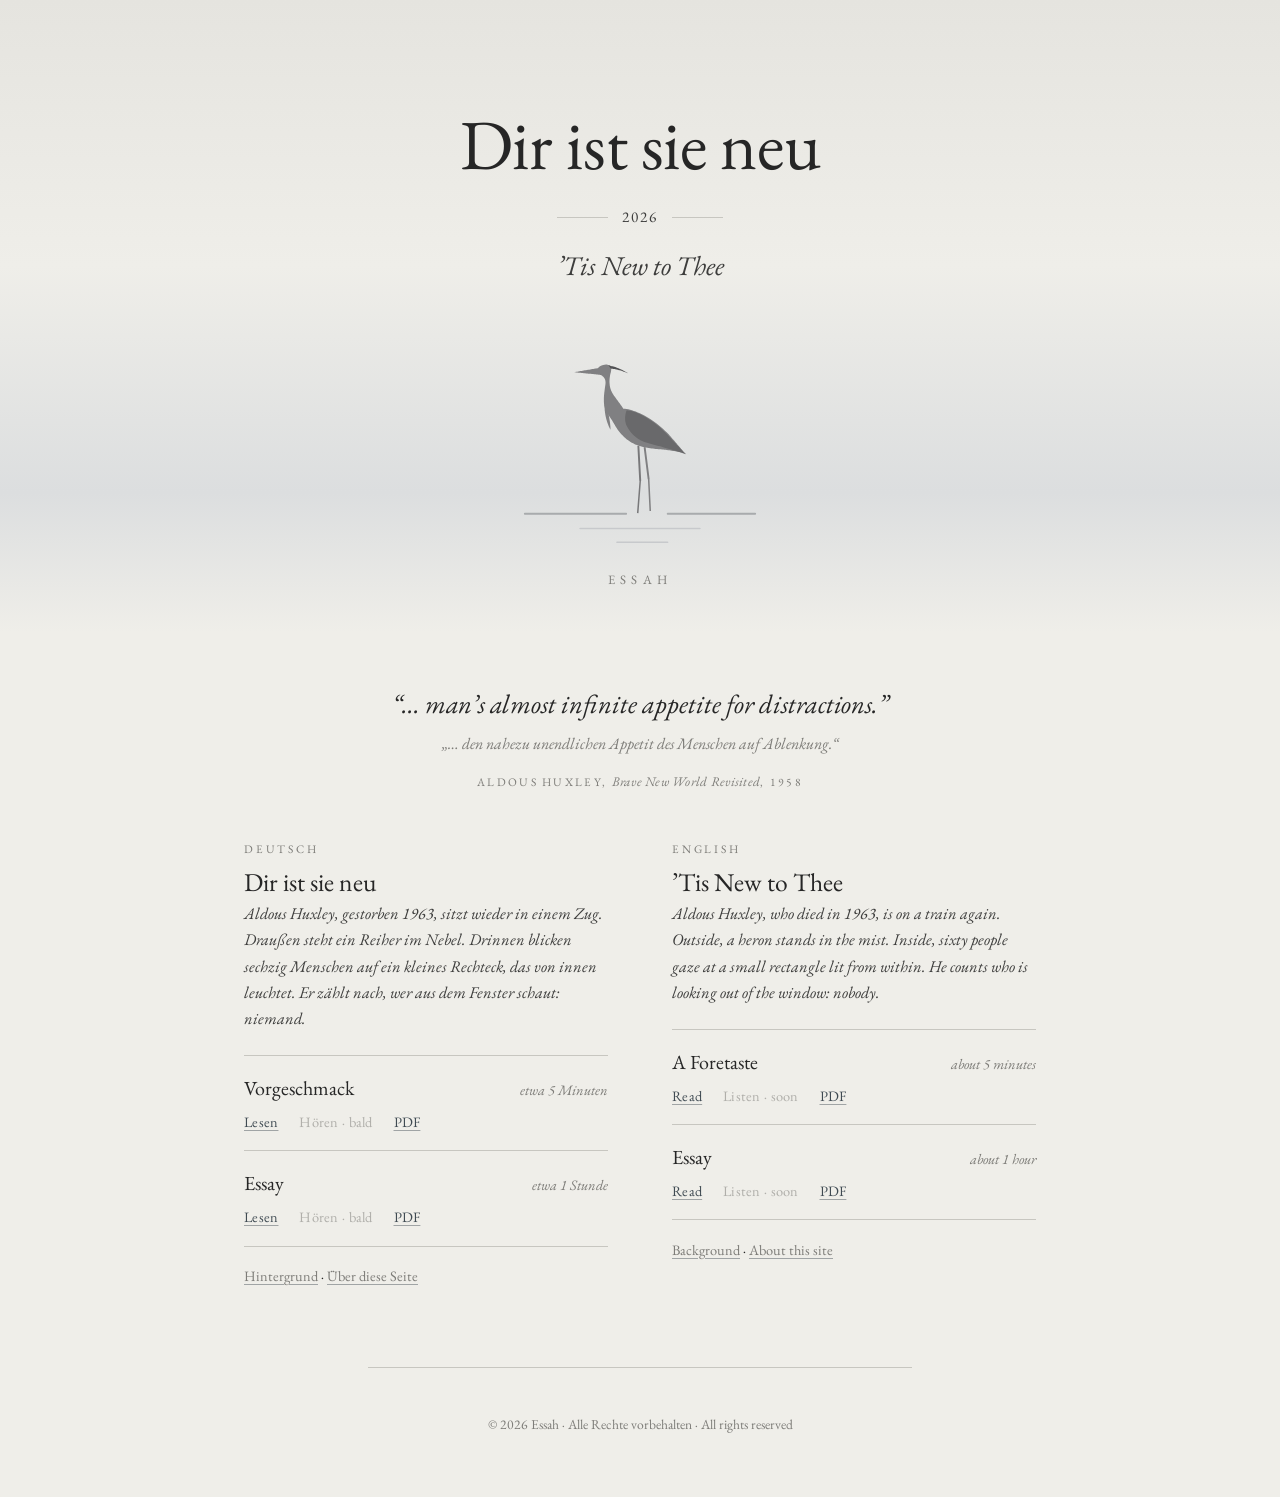
==== commit 9d191759: "Hintergrund-Seite: Huxley, Schöne neue Welt, Glossar" ====
--- a/index.html
+++ b/index.html
@@ -53,7 +53,7 @@
       <span class="choice-links"><a href="de/essay.html">Lesen</a><span class="is-disabled" aria-disabled="true" title="Hörfassung in Vorbereitung">Hören · bald</span><a href="assets/pdf/Dir-ist-sie-neu_Essah.pdf" download>PDF</a></span>
     </li>
     </ul>
-    <p class="lang-about"><a href="de/ueber.html">Über diese Seite</a></p>
+    <p class="lang-about"><a href="de/hintergrund.html">Hintergrund</a> · <a href="de/ueber.html">Über diese Seite</a></p>
   </section>
   <section class="lang-col" lang="en" aria-labelledby="h-en">
     <h2 id="h-en" class="kicker">English</h2>
@@ -69,7 +69,7 @@
       <span class="choice-links"><a href="en/essay.html">Read</a><span class="is-disabled" aria-disabled="true" title="Audio version in preparation">Listen · soon</span><a href="assets/pdf/Tis-New-to-Thee_Essah.pdf" download>PDF</a></span>
     </li>
     </ul>
-    <p class="lang-about"><a href="en/about.html">About this site</a></p>
+    <p class="lang-about"><a href="en/background.html">Background</a> · <a href="en/about.html">About this site</a></p>
   </section>
 </div>
 </main>
--- a/assets/css/style.css
+++ b/assets/css/style.css
@@ -200,6 +200,23 @@
 .about h1 { font-weight: 400; font-size: clamp(2rem, 1.5rem + 2.4vw, 2.8rem); margin: 0 0 2rem; text-align: center; }
 .about h2 { margin: 2.2rem 0 .5rem; font-weight: 400; font-size: .75rem; letter-spacing: .24em; text-transform: uppercase; color: var(--muted); }
 
+@media (max-width: 480px) {
+  .brand span { display: none; }
+  .topbar { padding: .9rem 1rem; }
+  .topbar nav { gap: 1rem; font-size: .85rem; flex-wrap: nowrap; }
+}
+
+/* ---------- Hintergrund ---------- */
+.bg-note { margin: .4rem 0 0; font-size: .9rem; }
+.bg-note a { color: var(--muted); }
+.background .bg-kicker { text-align: center; margin-bottom: .6rem; }
+.background h1 { margin-bottom: 1rem; }
+.bg-lead { text-align: center; font-style: italic; color: var(--muted); margin: 0 auto 2.4rem; max-width: 28rem; }
+.glossary { margin: .6rem 0 0; }
+.glossary dt { margin-top: 1.25rem; font-size: 1.12em; }
+.glossary dd { margin: .15rem 0 0; color: var(--ink-soft); }
+.bg-cta { display: flex; justify-content: center; flex-wrap: wrap; gap: .7rem; margin-top: 3rem; }
+
 /* ---------- 404 ---------- */
 .notfound { text-align: center; padding-top: 18vh; }
 .notfound h1 { font-weight: 400; }
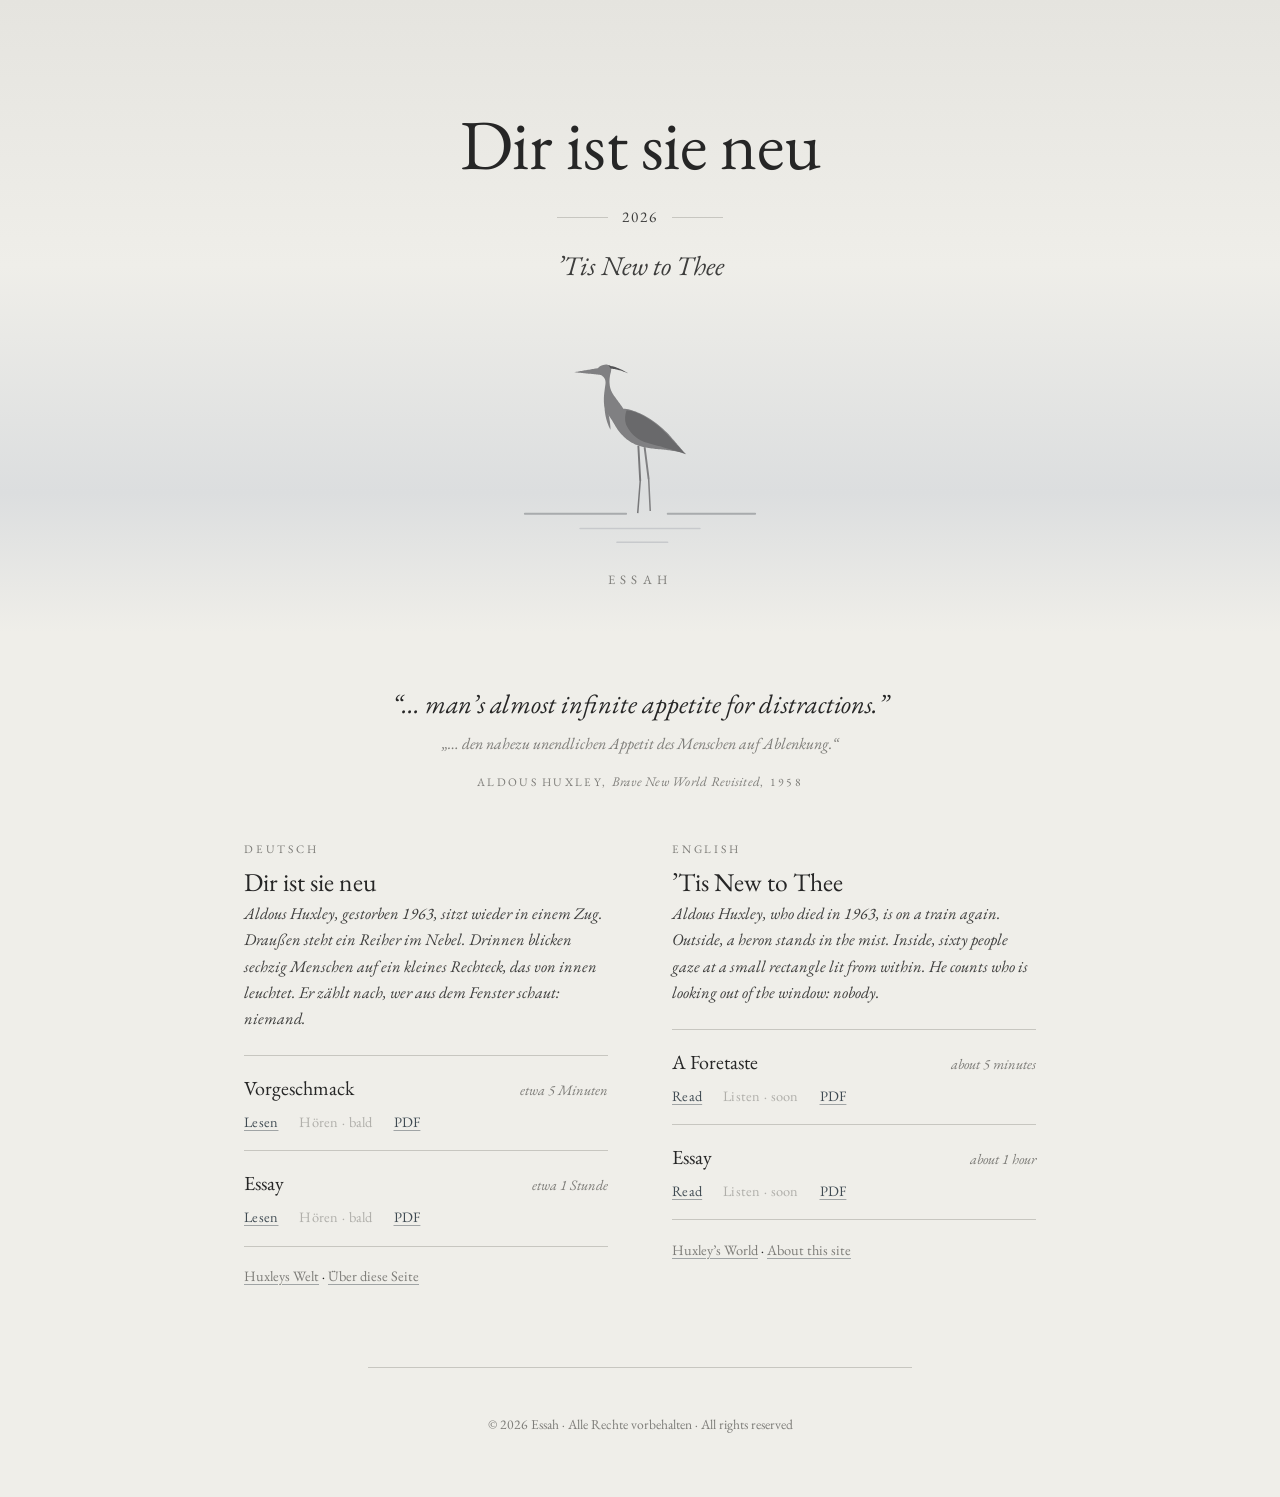
==== commit ba109196: "Feinschliff: Huxleys Welt, Kopfzeile, Texte" ====
--- a/index.html
+++ b/index.html
@@ -53,7 +53,7 @@
       <span class="choice-links"><a href="de/essay.html">Lesen</a><span class="is-disabled" aria-disabled="true" title="Hörfassung in Vorbereitung">Hören · bald</span><a href="assets/pdf/Dir-ist-sie-neu_Essah.pdf" download>PDF</a></span>
     </li>
     </ul>
-    <p class="lang-about"><a href="de/hintergrund.html">Hintergrund</a> · <a href="de/ueber.html">Über diese Seite</a></p>
+    <p class="lang-about"><a href="de/hintergrund.html">Huxleys Welt</a> · <a href="de/ueber.html">Über diese Seite</a></p>
   </section>
   <section class="lang-col" lang="en" aria-labelledby="h-en">
     <h2 id="h-en" class="kicker">English</h2>
@@ -69,7 +69,7 @@
       <span class="choice-links"><a href="en/essay.html">Read</a><span class="is-disabled" aria-disabled="true" title="Audio version in preparation">Listen · soon</span><a href="assets/pdf/Tis-New-to-Thee_Essah.pdf" download>PDF</a></span>
     </li>
     </ul>
-    <p class="lang-about"><a href="en/background.html">Background</a> · <a href="en/about.html">About this site</a></p>
+    <p class="lang-about"><a href="en/background.html">Huxley’s World</a> · <a href="en/about.html">About this site</a></p>
   </section>
 </div>
 </main>
--- a/assets/css/style.css
+++ b/assets/css/style.css
@@ -73,7 +73,9 @@
 .topbar a { color: var(--muted); text-decoration: none; }
 .topbar a:hover { color: var(--ink); }
 .topbar nav { display: flex; gap: 1.25rem; flex-wrap: wrap; justify-content: flex-end; }
-.brand { display: inline-flex; align-items: center; gap: .5rem; letter-spacing: .28em; text-transform: uppercase; font-size: .8rem; }
+.brand { display: inline-flex; align-items: center; gap: .55rem; font-size: 1rem; }
+.topbar .brand { color: var(--ink-soft); }
+.topbar nav a[aria-current] { color: var(--ink); }
 .brand-heron { width: 1.9rem; height: auto; }
 
 .site-footer {
@@ -201,7 +203,6 @@
 .about h2 { margin: 2.2rem 0 .5rem; font-weight: 400; font-size: .75rem; letter-spacing: .24em; text-transform: uppercase; color: var(--muted); }
 
 @media (max-width: 480px) {
-  .brand span { display: none; }
   .topbar { padding: .9rem 1rem; }
   .topbar nav { gap: 1rem; font-size: .85rem; flex-wrap: nowrap; }
 }
